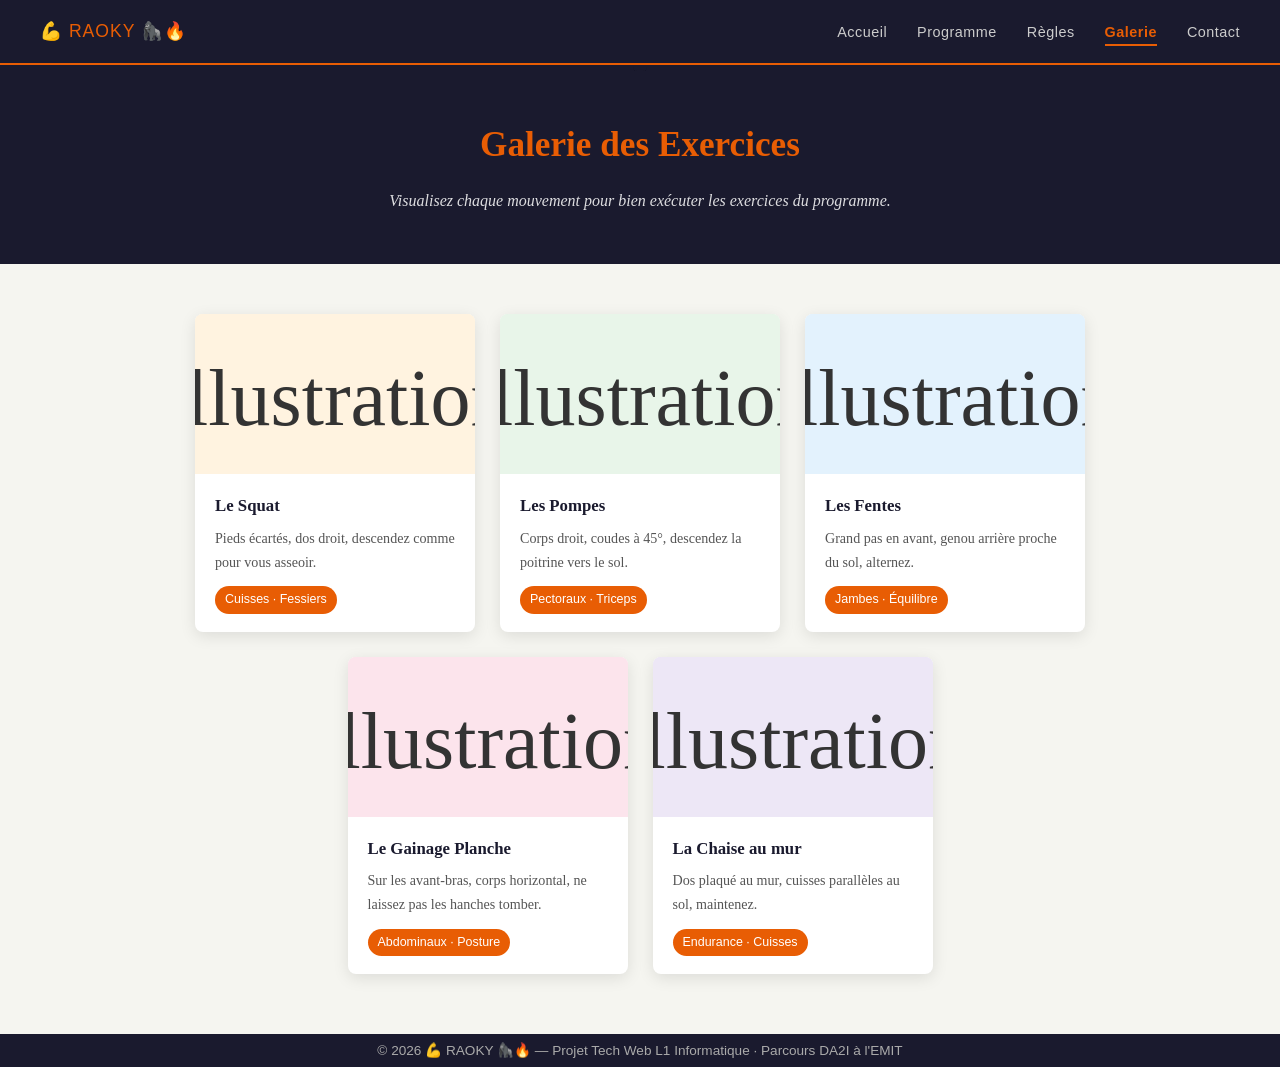
==== galerie.html @ bd61a2d6 "Add files via upload" ====
<!DOCTYPE html>
<html lang="fr">
<head>
  <meta charset="UTF-8">
  <meta name="viewport" content="width=device-width, initial-scale=1.0">
  <title>RAOKY — Galerie</title>
  <link rel="stylesheet" href="style.css">
</head>
<body>

  <!-- ===== BARRE DE NAVIGATION ===== -->
  <nav>
    <div class="logo">💪 RAOKY 🦍🔥</div>
    <ul>
      <li><a href="index.html">Accueil</a></li>
      <li><a href="programme.html">Programme</a></li>
      <li><a href="regles.html">Règles</a></li>
      <li><a href="galerie.html" class="actif">Galerie</a></li>
      <li><a href="contact.html">Contact</a></li>
    </ul>
  </nav>

  <!-- ===== EN-TÊTE DE PAGE ===== -->
  <div class="entete-page">
    <h1>Galerie des Exercices</h1>
    <p>Visualisez chaque mouvement pour bien exécuter les exercices du programme.</p>
  </div>

  <!-- ===== GRILLE GALERIE ===== -->
  <section class="galerie">

    <!-- Carte 1 : Squat -->
    <div class="carte-galerie">
      <div class="illustration squat">
        <img src="image/f88798d83cfd7883286dd5dbeca2483c.jpg" alt="Illustration Squat" class="illustration squat">
        <div class="silhouette silhouette-squat"></div>
      </div>
      <div class="legende">
        <h3>Le Squat</h3>
        <p>Pieds écartés, dos droit, descendez comme pour vous asseoir.</p>
        <span class="badge">Cuisses · Fessiers</span>
      </div>
    </div>

    <!-- Carte 2 : Pompes -->
    <div class="carte-galerie">
      <div class="illustration pompes">
        <img src="image/2bb019175c182a8e9f4831965946067e.jpg" alt="Illustration Pompes" class="illustration pompes">
        <div class="silhouette silhouette-pompes"></div>
      </div>
      <div class="legende">
        <h3>Les Pompes</h3>
        <p>Corps droit, coudes à 45°, descendez la poitrine vers le sol.</p>
        <span class="badge">Pectoraux · Triceps</span>
      </div>
    </div>

    <!-- Carte 3 : Fentes -->
    <div class="carte-galerie">
      <div class="illustration fentes">
        <img src="image/79da230b7a52c6cfcf02e30a695d309b.jpg" alt="Illustration Fentes" class="illustration fentes">
        <div class="silhouette silhouette-fentes"></div>
      </div>
      <div class="legende">
        <h3>Les Fentes</h3>
        <p>Grand pas en avant, genou arrière proche du sol, alternez.</p>
        <span class="badge">Jambes · Équilibre</span>
      </div>
    </div>

    <!-- Carte 4 : Gainage -->
    <div class="carte-galerie">
      <div class="illustration gainage">
        <img src="image/1b92e6188b6532356b75e0295a6914ce.jpg" alt="Illustration Gainage" class="illustration gainage">
        <div class="silhouette silhouette-gainage"></div>
      </div>
      <div class="legende">
        <h3>Le Gainage Planche</h3>
        <p>Sur les avant-bras, corps horizontal, ne laissez pas les hanches tomber.</p>
        <span class="badge">Abdominaux · Posture</span>
      </div>
    </div>

    <!-- Carte 5 : Chaise -->
    <div class="carte-galerie">
      <div class="illustration chaise">
        <img src="image/5babbdf20643ac1ecbc1d11789674a7d.jpg" alt="Illustration Chaise" class="illustration chaise">
        <div class="silhouette silhouette-chaise"></div>
      </div>
      <div class="legende">
        <h3>La Chaise au mur</h3>
        <p>Dos plaqué au mur, cuisses parallèles au sol, maintenez.</p>
        <span class="badge">Endurance · Cuisses</span>
      </div>
    </div>

  </section>

  <!-- ===== PIED DE PAGE ===== -->
  <footer>
    <p>© 2026 💪 RAOKY 🦍🔥 — Projet Tech Web L1 Informatique · Parcours DA2I à l'EMIT</p>
  </footer>

</body>
</html>
---- style.css ----
:root {
  --couleur-principale : #e85d04;   /* Orange dynamique */
  --couleur-foncee     : #1a1a2e;   /* Bleu nuit (fond nav/footer) */
  --couleur-sombre     : #16213e;   /* Fond hero */
  --couleur-texte      : #333333;   /* Texte courant */
  --couleur-fond       : #f5f5f0;   /* Fond de page */
  --couleur-blanc      : #ffffff;
  --couleur-gris-clair : #eeeeee;
  --rayon-bord         : 8px;
  --ombre              : 0 4px 16px rgba(0, 0, 0, 0.10);
}

/* ─────────────────────────────────────────────────────
   2. RESET ET BASE
   ───────────────────────────────────────────────────── */
* {
  margin: 0;
  padding: 0;
  box-sizing: border-box;
}

body {
  font-family: Georgia, "Times New Roman", serif;
  background-color: var(--couleur-fond);
  color: var(--couleur-texte);
  line-height: 1.7;
}

/* ─────────────────────────────────────────────────────
   3. NAVIGATION
   ───────────────────────────────────────────────────── */
nav {
  background-color: var(--couleur-foncee);
  display: flex;
  align-items: center;
  justify-content: space-between;
  padding: 0 40px;
  height: 65px;
  position: sticky;       /* La nav reste visible en scrollant */
  top: 0;
  z-index: 100;
  border-bottom: 2px solid var(--couleur-principale);
}

.logo {
  color: var(--couleur-principale);
  font-family: Arial Black, sans-serif;
  font-size: 1.1rem;
  letter-spacing: 1px;
}

nav ul {
  list-style: none;   /* Supprime les puces */
  display: flex;
  gap: 30px;
}

nav ul li a {
  color: #cccccc;
  text-decoration: none;
  font-family: Arial, sans-serif;
  font-size: 0.9rem;
  letter-spacing: 0.5px;
  padding-bottom: 4px;
  border-bottom: 2px solid transparent;   /* Soulignage invisible par défaut */
}

/* Lien survolé */
nav ul li a:hover {
  color: var(--couleur-blanc);
  border-bottom-color: var(--couleur-principale);
}

/* Lien de la page en cours */
nav ul li a.actif {
  color: var(--couleur-principale);
  border-bottom-color: var(--couleur-principale);
  font-weight: bold;
}

/* ─────────────────────────────────────────────────────
   4. HERO (grande bannière de la page d'accueil)
   ───────────────────────────────────────────────────── */
.hero {
  background-image: url("image/ChatGPT Image 6 juin 2026, 18_23_27.png");
  background-size: cover;
  background-position: center;
  text-align: center;
  padding: 50px 30px 50px;
  border: 1px solid var(--couleur-principale);
  border-radius: 5px;
}

.hero h1 {
    font-size: clamp(3rem, 10vw, 8rem);
    font-weight: 900;
    letter-spacing: 12px;
    text-transform: uppercase;
    color: rgba(255,255,255,0.12);
}
.hero h2 {
    font-size: clamp(1.5rem, 3vw, 2.5rem);
    font-weight: 700;
    margin-top: 10px;
    text-shadow: 0 0 15px rgba(255,255,255,0.3);
    color: var(--couleur-blanc);
}


.sous-titre {
  font-size: 1.2rem;
  max-width: 600px;
  margin: 0 auto 35px;
  opacity: 0.9;
  font-style: italic; 
  color: var(--couleur-blanc);
}

/* ─────────────────────────────────────────────────────
   5. BOUTON PRINCIPAL
   ───────────────────────────────────────────────────── */
.bouton {
  display: inline-block;
  background-color: var(--couleur-principale);
  color: var(--couleur-blanc);
  text-decoration: none;
  padding: 14px 32px;
  border-radius: var(--rayon-bord);
  font-family: Arial, sans-serif;
  font-weight: bold;
  font-size: 1rem;
  border: none;
  cursor: pointer;
}

.bouton:hover {
  background-color: #bf4500;   /* Orange plus foncé au survol */
}

/* ─────────────────────────────────────────────────────
   6. SECTION POINTS FORTS (Accueil)
   ───────────────────────────────────────────────────── */
.points-forts {
  padding: 60px 40px;
  text-align: center;
}

.points-forts h2 {
  font-size: 1.8rem;
  margin-bottom: 40px;
  color: var(--couleur-foncee);
}

/* Disposition en ligne des 3 cartes */
.cartes {
  display: flex;
  gap: 25px;
  justify-content: center;
  flex-wrap: wrap;   /* Les cartes passent à la ligne sur petit écran */
}

.carte {
  background-color: var(--couleur-blanc);
  border-radius: var(--rayon-bord);
  box-shadow: var(--ombre);
  padding: 35px 25px;
  width: 260px;
  border-top: 4px solid var(--couleur-principale);
}

.carte .icone {
  font-size: 2.5rem;
  display: block;
  margin-bottom: 12px;
}

.carte h3 {
  font-size: 1.2rem;
  margin-bottom: 10px;
  color: var(--couleur-foncee);
}

/* ─────────────────────────────────────────────────────
   7. EN-TÊTE DES PAGES INTERNES
   ───────────────────────────────────────────────────── */
.entete-page {
  background-color: var(--couleur-foncee);
  color: var(--couleur-blanc);
  text-align: center;
  padding: 50px 40px;
}

.entete-page h1 {
  font-size: 2.2rem;
  color: var(--couleur-principale);
  margin-bottom: 12px;
}

.entete-page p {
  font-style: italic;
  opacity: 0.85;
  max-width: 600px;
  margin: 0 auto;
}

/* ─────────────────────────────────────────────────────
   8. SECTION EXERCICES (Programme)
   ───────────────────────────────────────────────────── */
.exercices {
  max-width: 760px;
  margin: 50px auto;
  padding: 0 20px;
  display: flex;
  flex-direction: column;
  gap: 20px;
}

.exercice {
  background-color: var(--couleur-blanc);
  border-radius: var(--rayon-bord);
  box-shadow: var(--ombre);
  display: flex;
  align-items: flex-start;
  gap: 20px;
  padding: 25px;
}

.numero {
  background-color: var(--couleur-principale);
  color: var(--couleur-blanc);
  font-family: Arial Black, sans-serif;
  font-size: 1.4rem;
  width: 50px;
  height: 50px;
  border-radius: 50%;          /* Cercle parfait */
  display: flex;
  align-items: center;
  justify-content: center;
  flex-shrink: 0;              /* Ne se rétrécit pas */
}

.details h3 {
  font-size: 1.2rem;
  color: var(--couleur-foncee);
  margin-bottom: 5px;
}

.repetitions {
  font-weight: bold;
  color: var(--couleur-principale);
  margin-bottom: 3px;
}

.muscles {
  font-size: 0.88rem;
  color: #777;
  margin-bottom: 8px;
}

/* Encadré informatif */
.encadre-info {
  max-width: 760px;
  margin: 0 auto 60px;
  padding: 0 20px;
}

.encadre-info p {
  background-color: #fff8e1;
  border-left: 4px solid #f4b942;
  padding: 16px 20px;
  border-radius: var(--rayon-bord);
}

/* ─────────────────────────────────────────────────────
   9. SECTION RÈGLES
   ───────────────────────────────────────────────────── */
.regles {
  max-width: 760px;
  margin: 50px auto 40px;
  padding: 0 20px;
  display: flex;
  flex-direction: column;
  gap: 20px;
}

.regle {
  background-color: var(--couleur-gris-clair);
  border-radius: var(--rayon-bord);
  box-shadow: var(--ombre);
  display: flex;
  gap: 25px;
  padding: 25px;
  align-items: flex-start;
}

.regle-numero {
  font-family: Arial Black, sans-serif;
  font-size: 2.5rem;
  color: VAR(--couleur-principale);
  line-height: 1;
  flex-shrink: 0;
  width: 55px;
}

.regle-contenu h3 {
  font-size: 1.2rem;
  color: var(--couleur-foncee);
  margin-bottom: 8px;
}

/* Tableau de progression */
.tableau-section {
  max-width: 760px;
  margin: 0 auto 60px;
  padding: 0 20px;
}

.tableau-section h2 {
  font-size: 1.5rem;
  margin-bottom: 20px;
  color: var(--couleur-foncee);
}

table {
  width: 100%;
  border-collapse: collapse;   /* Fusionne les bordures */
  background-color: var(--couleur-blanc);
  box-shadow: var(--ombre);
  border-radius: var(--rayon-bord);
  overflow: hidden;
}

th {
  background-color: var(--couleur-foncee);
  color: var(--couleur-blanc);
  padding: 12px 16px;
  text-align: left;
  font-family: Arial, sans-serif;
  font-size: 0.9rem;
}

td {
  padding: 12px 16px;
  border-bottom: 1px solid var(--couleur-gris-clair);
  font-size: 0.95rem;
}

/* Alternance de couleurs dans le tableau (zebra striping) */
tr:nth-child(even) td {
  background-color: #fafafa;
}

tr:last-child td {
  border-bottom: none;
}

/* ─────────────────────────────────────────────────────
   10. GALERIE
   ───────────────────────────────────────────────────── */
.galerie {
  display: flex;
  flex-wrap: wrap;
  gap: 25px;
  justify-content: center;
  max-width: 1000px;
  margin: 50px auto 60px;
  padding: 0 20px;
}

.carte-galerie {
  background-color: var(--couleur-blanc);
  border-radius: var(--rayon-bord);
  box-shadow: var(--ombre);
  width: 280px;
  overflow: hidden;
}

/* Zone illustration colorée */
.illustration {
  height: 160px;
  display: flex;
  align-items: center;
  justify-content: center;
  font-size: 5rem;    /* Grand emoji comme illustration */
}

/* Couleurs différentes pour chaque exercice */
.squat   { background-color: #fff3e0; }
.pompes  { background-color: #e8f5e9; }
.fentes  { background-color: #e3f2fd; }
.gainage { background-color: #fce4ec; }
.chaise  { background-color: #ede7f6; }

/* Silhouettes simplifiées en CSS pur */


/* Tête commune à toutes les silhouettes */
.silhouette::before {
  content: "";
  position: absolute;
  width: 22px;
  height: 22px;
  background-color: var(--couleur-foncee);
  border-radius: 50%;
  top: 0;
  left: 50%;
  transform: translateX(-50%);
  opacity: 0.7;
}

/* Corps */
.silhouette::after {
  content: "";
  position: absolute;
  width: 14px;
  height: 45px;
  background-color: var(--couleur-foncee);
  border-radius: 4px;
  top: 26px;
  left: 50%;
  transform: translateX(-50%);
  opacity: 0.5;
}

.legende {
  padding: 18px 20px;
}

.legende h3 {
  font-size: 1.05rem;
  color: var(--couleur-foncee);
  margin-bottom: 6px;
}

.legende p {
  font-size: 0.88rem;
  color: #555;
  margin-bottom: 10px;
}

.badge {
  display: inline-block;
  background-color: var(--couleur-principale);
  color: var(--couleur-blanc);
  font-size: 0.78rem;
  padding: 3px 10px;
  border-radius: 20px;
  font-family: Arial, sans-serif;
}

/* ─────────────────────────────────────────────────────
   11. SECTION CONTACT
   ───────────────────────────────────────────────────── */
.contact-section {
  max-width: 960px;
  margin: 50px auto 60px;
  padding: 0 20px;
  display: flex;
  gap: 40px;
  flex-wrap: wrap;
}

.formulaire-bloc {
  flex: 2;
  background-color: var(--couleur-blanc);
  border-radius: var(--rayon-bord);
  box-shadow: var(--ombre);
  padding: 35px;
  min-width: 280px;
}

.formulaire-bloc h2 {
  font-size: 1.4rem;
  color: var(--couleur-foncee);
  margin-bottom: 25px;
}

/* Chaque champ du formulaire */
.champ {
  margin-bottom: 20px;
}

.champ label {
  display: block;
  font-family: Arial, sans-serif;
  font-size: 0.9rem;
  font-weight: bold;
  margin-bottom: 6px;
  color: var(--couleur-foncee);
}

/* Styles communs : input, select, textarea */
.champ input,
.champ select,
.champ textarea {
  width: 100%;
  padding: 10px 14px;
  border: 1px solid #ccc;
  border-radius: var(--rayon-bord);
  font-family: Georgia, serif;
  font-size: 0.95rem;
  background-color: #fafafa;
  color: var(--couleur-texte);
}

.champ input:focus,
.champ select:focus,
.champ textarea:focus {
  outline: none;
  border-color: var(--couleur-principale);
}

/* Informations de contact */
.infos-contact {
  flex: 1;
  min-width: 220px;
  display: flex;
  flex-direction: column;
  gap: 20px;
}

.infos-contact h2 {
  font-size: 1.4rem;
  color: var(--couleur-foncee);
}

.info-item {
  display: flex;
  align-items: flex-start;
  gap: 14px;
  background-color: var(--couleur-blanc);
  padding: 16px;
  border-radius: var(--rayon-bord);
  box-shadow: var(--ombre);
}

.info-icone {
  font-size: 1.5rem;
  flex-shrink: 0;
}

.info-item strong {
  display: block;
  font-family: Arial, sans-serif;
  font-size: 0.9rem;
  color: var(--couleur-foncee);
  margin-bottom: 3px;
}

.info-item p {
  font-size: 0.88rem;
  color: #555;
}

.contact-item a {
  text-decoration: pixelated underline;
  font-family: Arial, sans-serif;
  color: var(--couleur-principale);

}

/* ─────────────────────────────────────────────────────
   12. PIED DE PAGE
   ───────────────────────────────────────────────────── */
footer {
  background-color: var(--couleur-foncee);
  color: #aaaaaa;
  text-align: center;
  padding: 5px 50px;
  font-family: Arial, sans-serif;
  font-size: 0.85rem;
}

/* Ce bloc s'applique UNIQUEMENT si l'écran fait moins de 768px */
@media (max-width: 768px) {
    nav {
        flex-direction: column;
        height: auto;
        padding: 15px;
        gap: 10px;
    }
    .hero h1 {
        font-size: 2rem;   /* Plus petit sur mobile */
    }
}
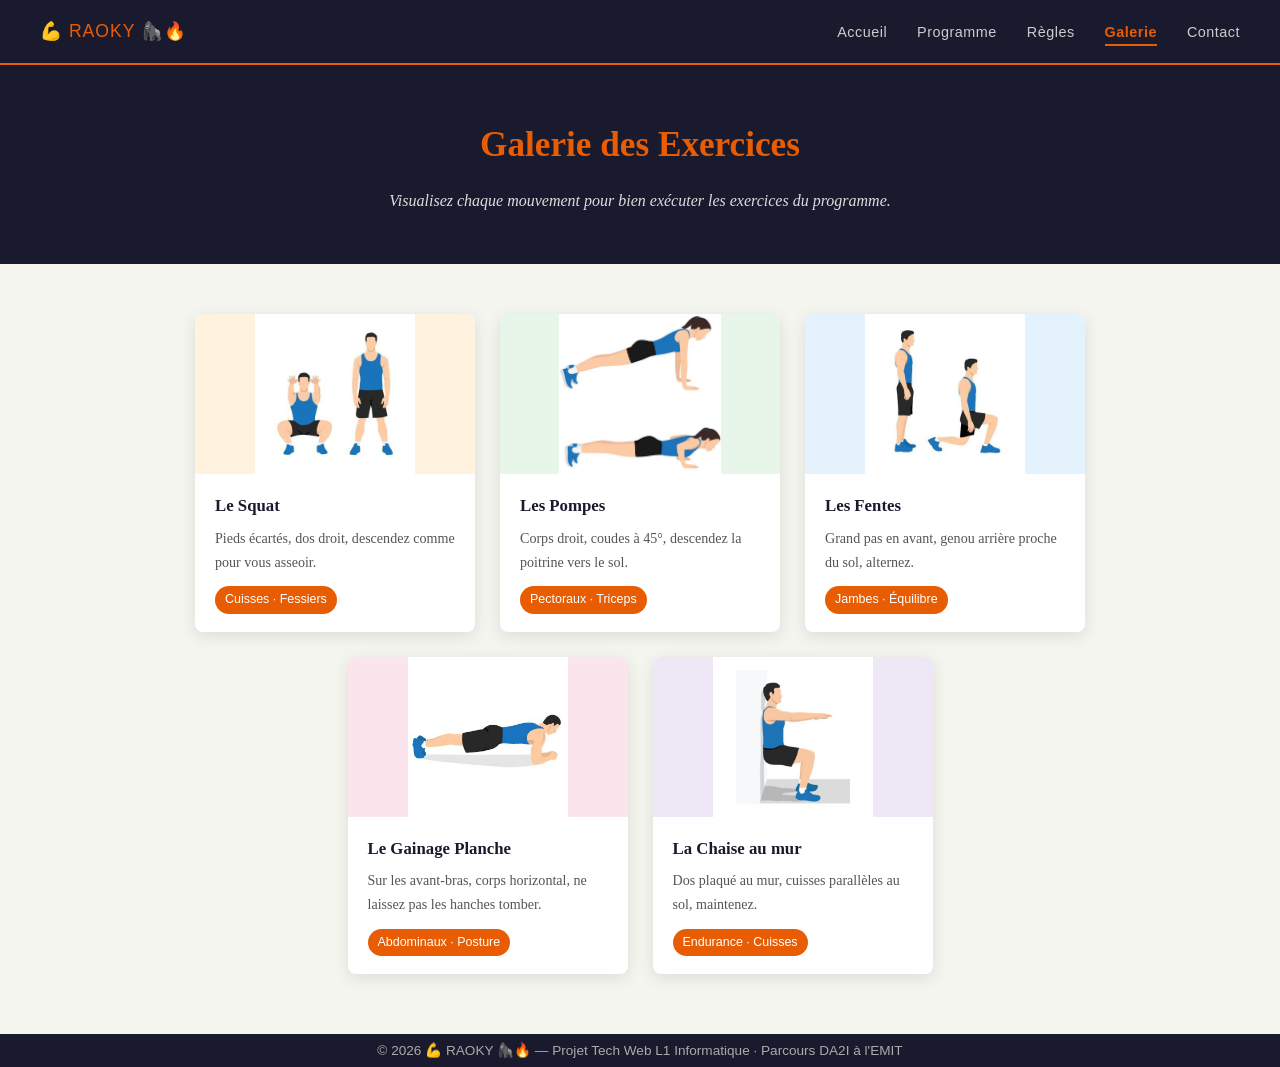
==== commit 237909fb: "Update image paths in galerie.html" ====
--- a/galerie.html
+++ b/galerie.html
@@ -32,7 +32,7 @@
     <!-- Carte 1 : Squat -->
     <div class="carte-galerie">
       <div class="illustration squat">
-        <img src="image/f88798d83cfd7883286dd5dbeca2483c.jpg" alt="Illustration Squat" class="illustration squat">
+        <img src="f88798d83cfd7883286dd5dbeca2483c.jpg" alt="Illustration Squat" class="illustration squat">
         <div class="silhouette silhouette-squat"></div>
       </div>
       <div class="legende">
@@ -45,7 +45,7 @@
     <!-- Carte 2 : Pompes -->
     <div class="carte-galerie">
       <div class="illustration pompes">
-        <img src="image/2bb019175c182a8e9f4831965946067e.jpg" alt="Illustration Pompes" class="illustration pompes">
+        <img src="2bb019175c182a8e9f4831965946067e.jpg" alt="Illustration Pompes" class="illustration pompes">
         <div class="silhouette silhouette-pompes"></div>
       </div>
       <div class="legende">
@@ -58,7 +58,7 @@
     <!-- Carte 3 : Fentes -->
     <div class="carte-galerie">
       <div class="illustration fentes">
-        <img src="image/79da230b7a52c6cfcf02e30a695d309b.jpg" alt="Illustration Fentes" class="illustration fentes">
+        <img src="79da230b7a52c6cfcf02e30a695d309b.jpg" alt="Illustration Fentes" class="illustration fentes">
         <div class="silhouette silhouette-fentes"></div>
       </div>
       <div class="legende">
@@ -71,7 +71,7 @@
     <!-- Carte 4 : Gainage -->
     <div class="carte-galerie">
       <div class="illustration gainage">
-        <img src="image/1b92e6188b6532356b75e0295a6914ce.jpg" alt="Illustration Gainage" class="illustration gainage">
+        <img src="1b92e6188b6532356b75e0295a6914ce.jpg" alt="Illustration Gainage" class="illustration gainage">
         <div class="silhouette silhouette-gainage"></div>
       </div>
       <div class="legende">
@@ -84,7 +84,7 @@
     <!-- Carte 5 : Chaise -->
     <div class="carte-galerie">
       <div class="illustration chaise">
-        <img src="image/5babbdf20643ac1ecbc1d11789674a7d.jpg" alt="Illustration Chaise" class="illustration chaise">
+        <img src="5babbdf20643ac1ecbc1d11789674a7d.jpg" alt="Illustration Chaise" class="illustration chaise">
         <div class="silhouette silhouette-chaise"></div>
       </div>
       <div class="legende">
--- a/style.css
+++ b/style.css
@@ -82,7 +82,7 @@
    4. HERO (grande bannière de la page d'accueil)
    ───────────────────────────────────────────────────── */
 .hero {
-  background-image: url("image/ChatGPT Image 6 juin 2026, 18_23_27.png");
+  background-image: url("imagechatgpt.png");
   background-size: cover;
   background-position: center;
   text-align: center;
